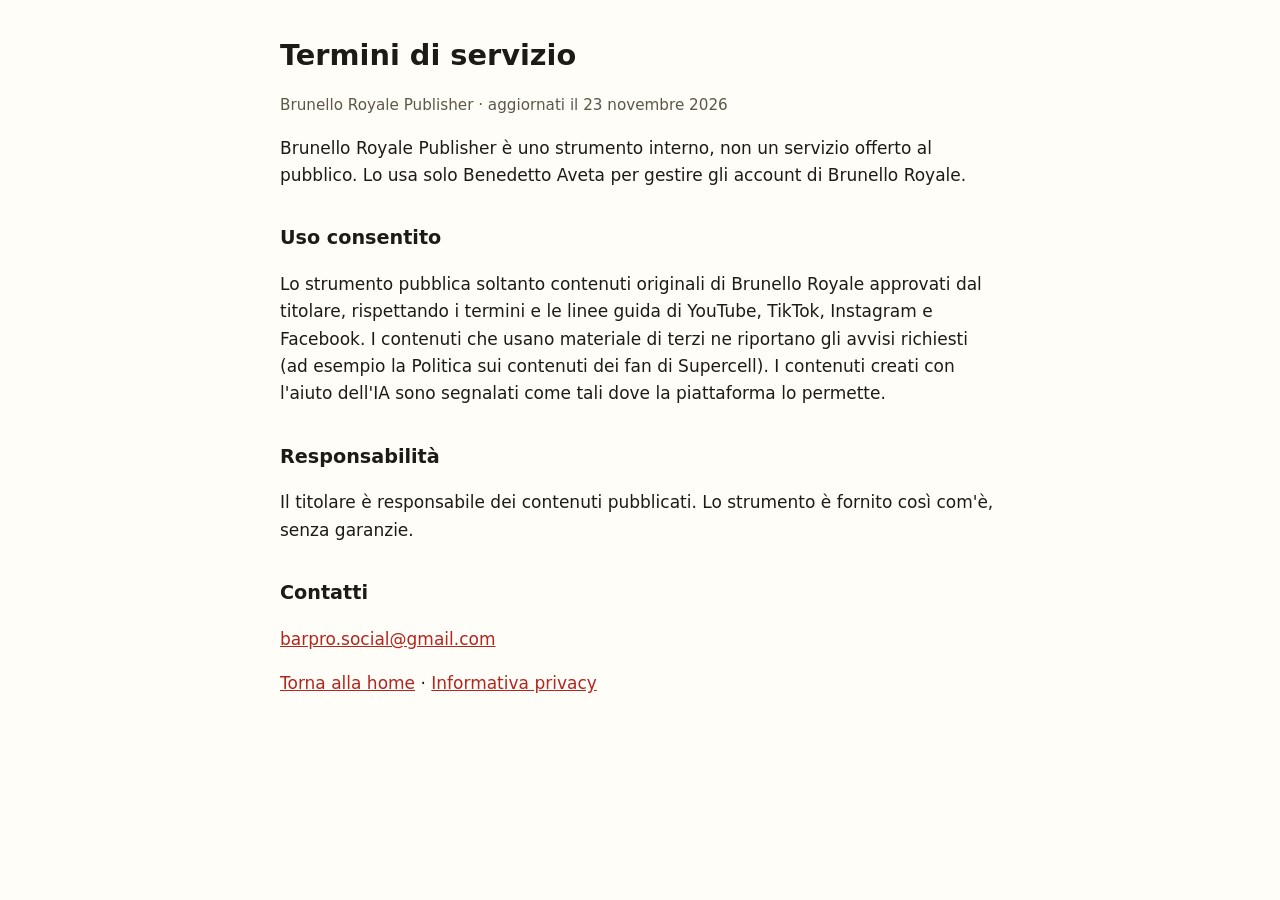
==== termini.html @ 12a6a478 "Pagine pubbliche di Brunello Royale Publisher (home, privacy, termini) Co-Authored-By: Claude Opus 5" ====
<!doctype html>
<html lang="it"><head><meta charset="utf-8"><meta name="viewport" content="width=device-width,initial-scale=1">
<title>Termini Brunello Royale</title><link rel="stylesheet" href="style.css"></head>
<body><main>
<h1>Termini di servizio</h1>
<p class="muted">Brunello Royale Publisher · aggiornati il 23 novembre 2026</p>
<p>Brunello Royale Publisher è uno strumento interno, non un servizio offerto al pubblico. Lo usa solo Benedetto Aveta per gestire gli account di Brunello Royale.</p>
<h2>Uso consentito</h2>
<p>Lo strumento pubblica soltanto contenuti originali di Brunello Royale approvati dal titolare, rispettando i termini e le linee guida di YouTube, TikTok, Instagram e Facebook. I contenuti che usano materiale di terzi ne riportano gli avvisi richiesti (ad esempio la Politica sui contenuti dei fan di Supercell). I contenuti creati con l'aiuto dell'IA sono segnalati come tali dove la piattaforma lo permette.</p>
<h2>Responsabilità</h2>
<p>Il titolare è responsabile dei contenuti pubblicati. Lo strumento è fornito così com'è, senza garanzie.</p>
<h2>Contatti</h2>
<p><a href="mailto:barpro.social@gmail.com">barpro.social@gmail.com</a></p>
<p><a href="index.html">Torna alla home</a> · <a href="privacy.html">Informativa privacy</a></p>
</main></body></html>
---- style.css ----
:root{--bg:#fffdf7;--fg:#1d1b16;--muted:#5d574a;--accent:#b3261e}
@media (prefers-color-scheme:dark){:root{--bg:#16140f;--fg:#f3efe4;--muted:#b7af9c;--accent:#ff8a80}}
body{margin:0;background:var(--bg);color:var(--fg);font:17px/1.6 system-ui,sans-serif}
main{max-width:720px;margin:0 auto;padding:32px 16px}
h1{font-size:1.8rem;margin:0 0 .3em}h2{font-size:1.2rem;margin-top:1.8em}
a{color:var(--accent)}.muted{color:var(--muted);font-size:.95rem}
nav a{margin-right:1em}
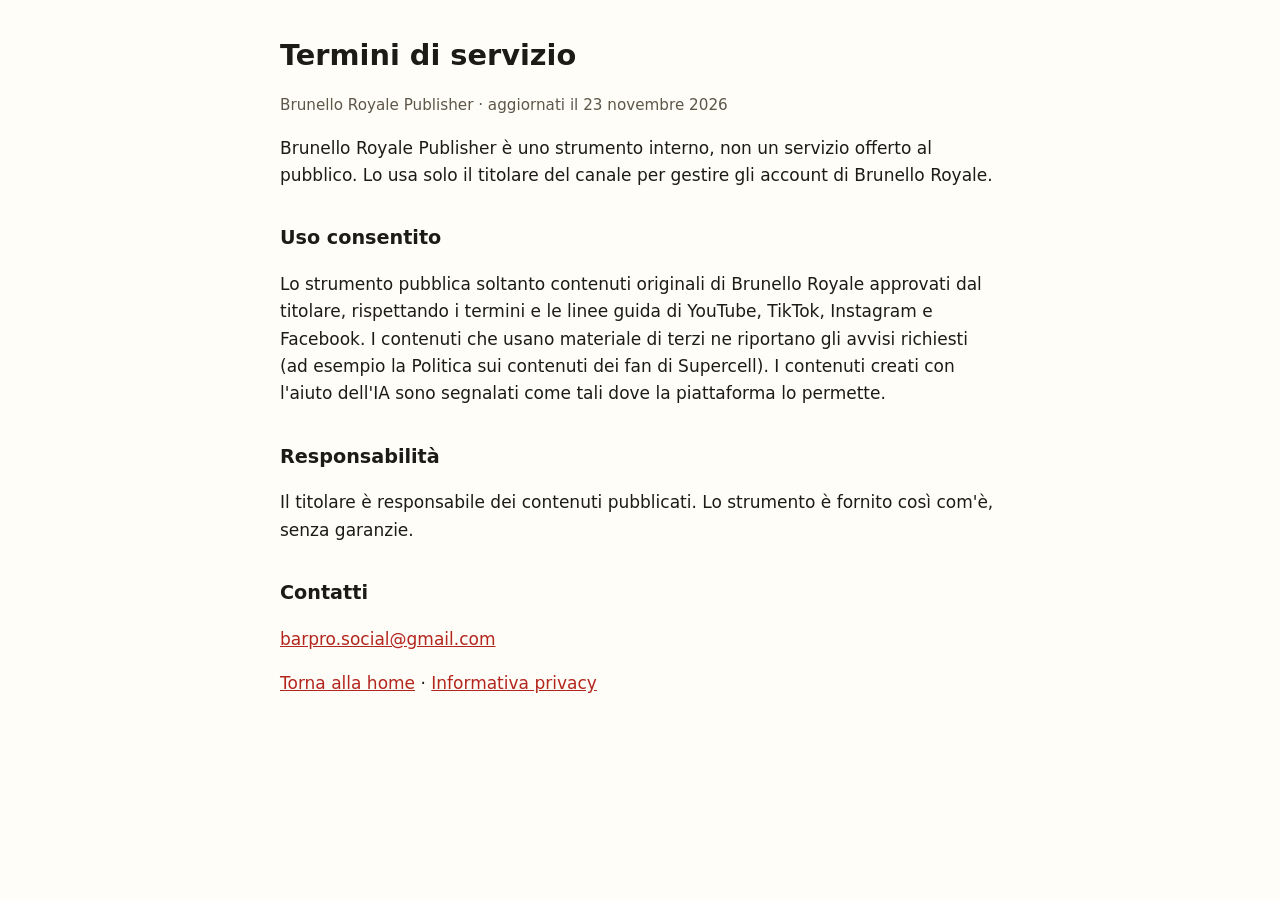
==== commit fd7a99bf: "Tolto il nome del titolare dalle pagine Co-Authored-By: Claude Opus 5.5 <noreply@anthropic.com> Clau" ====
--- a/termini.html
+++ b/termini.html
@@ -4,7 +4,7 @@
 <body><main>
 <h1>Termini di servizio</h1>
 <p class="muted">Brunello Royale Publisher · aggiornati il 23 novembre 2026</p>
-<p>Brunello Royale Publisher è uno strumento interno, non un servizio offerto al pubblico. Lo usa solo Benedetto Aveta per gestire gli account di Brunello Royale.</p>
+<p>Brunello Royale Publisher è uno strumento interno, non un servizio offerto al pubblico. Lo usa solo il titolare del canale per gestire gli account di Brunello Royale.</p>
 <h2>Uso consentito</h2>
 <p>Lo strumento pubblica soltanto contenuti originali di Brunello Royale approvati dal titolare, rispettando i termini e le linee guida di YouTube, TikTok, Instagram e Facebook. I contenuti che usano materiale di terzi ne riportano gli avvisi richiesti (ad esempio la Politica sui contenuti dei fan di Supercell). I contenuti creati con l'aiuto dell'IA sono segnalati come tali dove la piattaforma lo permette.</p>
 <h2>Responsabilità</h2>
